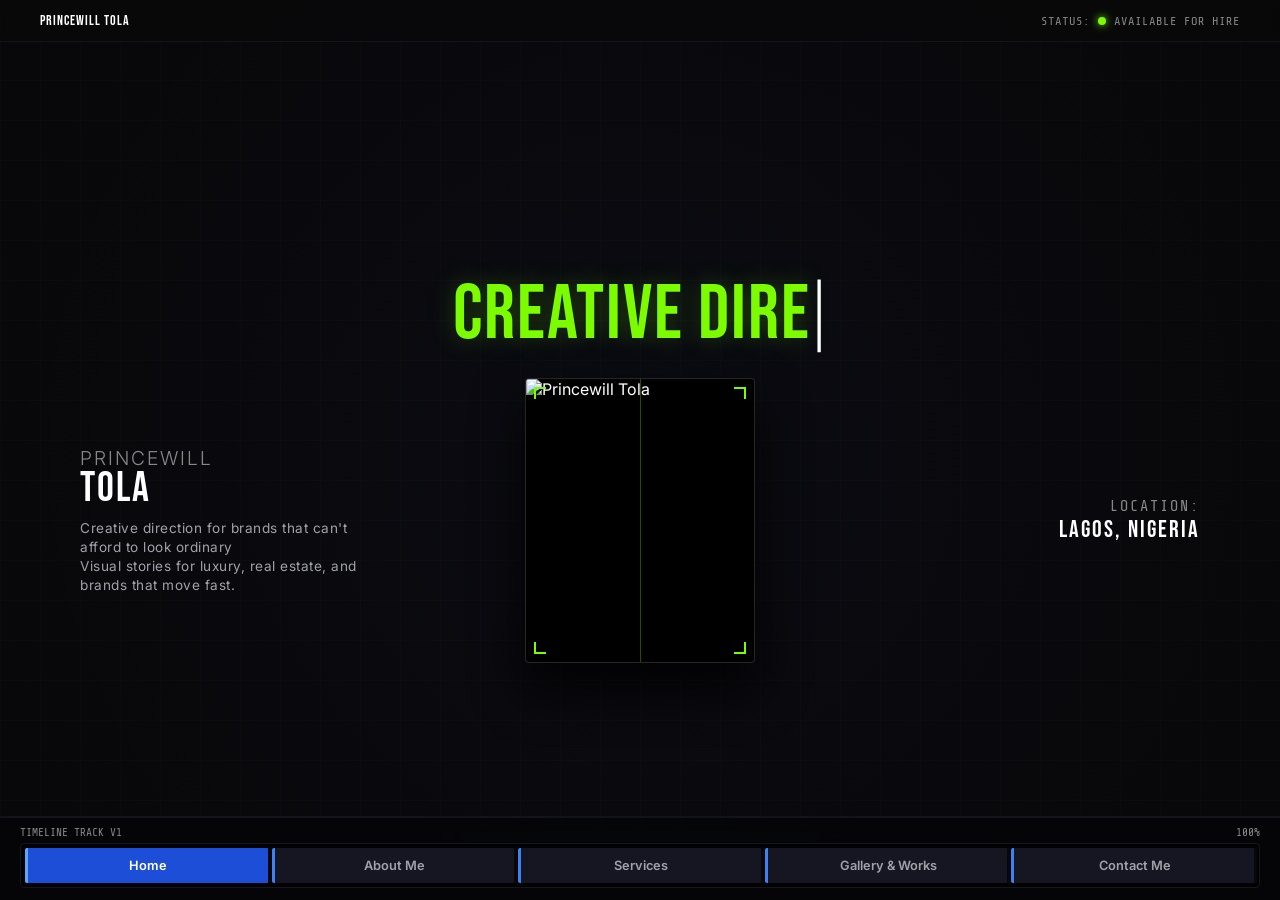
==== index.html @ 4fd553fd "Add files via upload" ====
<!DOCTYPE html>
<html lang="en">
<head>
    <meta charset="UTF-8">
    <meta name="viewport" content="width=device-width, initial-scale=1.0, maximum-scale=1.0, user-scalable=no">
    <title>Princewill Tola | Creative Director, Videographer/Photographer</title>
    <link rel="icon" type="image/png" href="favicon.png">
    <!-- Google Fonts -->
    <link href="https://fonts.googleapis.com/css2?family=Bebas+Neue&family=Inter:wght@300;400;600&family=Share+Tech+Mono&display=swap" rel="stylesheet">
    <link rel="stylesheet" href="style.css">
</head>
<body>

    <!-- Background Fading Video Element -->
    <div class="video-bg-container">
        <video autoplay muted loop playsinline class="bg-video">
            <!-- Make sure your video file is named background.mp4 or change it here -->
            <source src="background.mp4" type="video/mp4">
        </video>
        <div class="video-overlay"></div>
    </div>

    <!-- Top Utility Bar -->
    <header class="top-bar">
        <div class="brand">PRINCEWILL TOLA</div>
        <div class="status-indicator">STATUS: <span class="live-dot"></span> AVAILABLE FOR HIRE</div>
    </header>

    <!-- Main Content Area -->
    <main class="workspace">
        
        <!-- Top Area: The H1 Big Headline (Retype Text) -->
        <div class="headline-container">
            <span id="typed-text" class="typed-header"></span><span class="cursor">|</span>
        </div>

        <!-- Middle Area: Perfectly Centered Proportional Layout -->
        <section class="middle-row">
            
            <!-- Left: Name in Horizontal Form (Two Lines) + Small Intro Text -->
            <div class="side-label left-label">
                <span class="line-1">Princewill</span>
                <span class="line-2">Tola</span>
                <div class="intro-text">
                    Creative direction for brands that can't afford to look ordinary<br>Visual stories for luxury, real estate, and brands that move fast.
                </div>
            </div>
            
            <!-- Center Canvas: The Profile Picture -->
            <div class="canvas-section">
                <div class="canvas-frame">
                    <div class="corner tl"></div><div class="corner tr"></div>
                    <div class="corner bl"></div><div class="corner br"></div>
                    <div class="playhead-line"></div>
                    <div class="canvas-image-wrapper">
                        <!-- Replace 'profile.jpg' with your actual image file name -->
                        <img src="profile.jpg" alt="Princewill Tola" class="portfolio-img">
                    </div>
                </div>
            </div>

            <!-- Right: Location in Horizontal Form (Two Lines) -->
            <div class="side-label right-label">
                <span class="line-1">Location:</span>
                <span class="line-2">Lagos, Nigeria</span>
            </div>
        </section>

    </main>

    <!-- CapCut-Style Timeline Navbar Fixed at the Bottom -->
    <nav class="timeline-nav">
        <div class="timeline-header">
            <span>TIMELINE TRACK V1</span>
            <span class="zoom-level">100%</span>
        </div>
        <div class="timeline-tracks">
            <a href="#home" class="clip active">
                <span class="clip-label">Home</span>
                <span class="cut-marker"></span>
            </a>
            <a href="about.html" class="clip">
                <span class="clip-label">About Me</span>
                <span class="cut-marker"></span>
            </a>
            <a href="#projects" class="clip">
                <span class="clip-label">Services</span>
                <span class="cut-marker"></span>
            </a>
            <a href="#gallery" class="clip">
                <span class="clip-label">Gallery & Works</span>
                <span class="cut-marker"></span>
            </a>
            <a href="contact.html" class="clip">
                <span class="clip-label">Contact Me</span>
                <span class="cut-marker"></span>
            </a>
        </div>
    </nav>

    <!-- JavaScript File -->
    <script src="script.js"></script>
</body>
</html>
---- style.css ----
/* CSS Variables & Reset */
:root {
    --bg-deep-black: #08080a;
    --accent-green: #7cfc00; 
    --text-main: #ffffff;
    --text-muted: #888888;
    --font-header: 'Bebas Neue', sans-serif;
    --font-body: 'Inter', sans-serif;
    --font-mono: 'Share Tech Mono', monospace;
}

* { margin: 0; padding: 0; box-sizing: border-box; }

body {
    background-color: var(--bg-deep-black);
    color: var(--text-main);
    font-family: var(--font-body);
    height: 100vh;
    overflow: hidden;
    display: flex;
    flex-direction: column;
    justify-content: space-between;
    position: relative;
}

/* Background Fading Video Styles */
.video-bg-container {
    position: absolute;
    top: 0;
    left: 0;
    width: 100%;
    height: 100%;
    z-index: 0;
    overflow: hidden;
    pointer-events: none;
}

.bg-video {
    width: 100%;
    height: 100%;
    object-fit: cover;
    filter: brightness(0.4) contrast(1.1); /* Dims video so text pops */
}

/* Dark transparent overlay to fade video safely into background */
.video-overlay {
    position: absolute;
    top: 0;
    left: 0;
    width: 100%;
    height: 100%;
    background: radial-gradient(circle at center, rgba(12, 13, 22, 0.7) 0%, rgba(8, 8, 10, 0.92) 85%);
}

/* Subtle background grid pattern on top of video */
body::before {
    content: "";
    position: absolute;
    top: 0; left: 0; width: 100%; height: 100%;
    background-image: 
        linear-gradient(rgba(255, 255, 255, 0.012) 1px, transparent 1px),
        linear-gradient(90deg, rgba(255, 255, 255, 0.012) 1px, transparent 1px);
    background-size: 40px 40px;
    z-index: 1;
    pointer-events: none;
}

/* Top Bar */
.top-bar {
    position: relative;
    z-index: 10;
    display: flex;
    justify-content: space-between;
    align-items: center;
    padding: 12px 40px;
    font-size: 0.9rem;
    text-transform: uppercase;
    letter-spacing: 1px;
    font-family: var(--font-header);
    background: rgba(8, 8, 10, 0.75);
    backdrop-filter: blur(5px);
    border-bottom: 1px solid rgba(255, 255, 255, 0.05);
}

/* Main Workspace - Perfectly Centered Proportions */
.workspace {
    position: relative;
    z-index: 5;
    flex: 1;
    display: flex;
    flex-direction: column;
    justify-content: center;
    align-items: center;
    padding: 0 40px;
    max-width: 1200px;
    margin: 0 auto;
    width: 100%;
}

/* Top Area: Typing Headline */
.headline-container {
    text-align: center;
    margin-bottom: 25px;
    width: 100%;
}

.typed-header {
    font-family: var(--font-header);
    font-size: 4.8rem;
    color: var(--accent-green);
    text-transform: uppercase;
    letter-spacing: 2px;
    line-height: 0.9;
    text-shadow: 0 0 25px rgba(124, 252, 0, 0.25);
}

.cursor {
    font-weight: 300;
    font-size: 3.8rem;
    animation: blink 1s infinite;
    color: var(--text-main);
}

/* Middle Row Layout with equal tracking columns for true balance */
.middle-row {
    display: grid;
    grid-template-columns: 1fr auto 1fr;
    align-items: center;
    width: 100%;
    gap: 40px;
}

/* Side Labels */
.side-label {
    display: flex;
    flex-direction: column;
    letter-spacing: 2px;
    text-transform: uppercase;
}

.left-label { align-items: flex-start; text-align: left; }
.left-label .line-1 {
    font-size: 1.2rem;
    color: var(--text-muted);
    font-family: var(--font-body);
    font-weight: 300;
}
.left-label .line-2 {
    font-size: 2.6rem;
    color: var(--text-main);
    line-height: 0.9;
    font-family: var(--font-header);
}

/* Two-line introductory text style */
.intro-text {
    margin-top: 12px;
    font-family: var(--font-body);
    font-size: 0.85rem;
    color: #a1a1aa;
    line-height: 1.4;
    text-transform: none;
    letter-spacing: 0.5px;
    max-width: 300px;
}

.right-label {
    align-items: flex-end;
    text-align: right;
    font-family: var(--font-header);
}
.right-label .line-1 {
    font-size: 0.95rem;
    color: var(--text-muted);
    font-family: var(--font-mono);
}
.right-label .line-2 {
    font-size: 1.5rem;
    color: var(--text-main);
}

/* Canvas Section (Centered strictly) */
.canvas-section {
    display: flex;
    justify-content: center;
    align-items: center;
}

.canvas-frame {
    position: relative;
    width: 230px;
    height: 285px;
    background: #000;
    border-radius: 4px;
    border: 1px solid rgba(255, 255, 255, 0.15);
    box-shadow: 0 25px 50px rgba(0, 0, 0, 0.85);
    overflow: hidden;
}

/* Viewfinder Corners */
.corner {
    position: absolute;
    width: 12px; height: 12px;
    border-color: var(--accent-green);
    border-style: solid;
    z-index: 2;
}
.tl { top: 8px; left: 8px; border-width: 2px 0 0 2px; }
.tr { top: 8px; right: 8px; border-width: 2px 2px 0 0; }
.bl { bottom: 8px; left: 8px; border-width: 0 0 2px 2px; }
.br { bottom: 8px; right: 8px; border-width: 0 2px 2px 0; }

.playhead-line {
    position: absolute; top: 0; left: 50%;
    width: 1px; height: 100%;
    background: rgba(124, 252, 0, 0.3);
    z-index: 1;
}

.canvas-image-wrapper { width: 100%; height: 100%; }
.portfolio-img {
    width: 100%; height: 100%;
    object-fit: cover;
    filter: contrast(1.05) saturate(1.1);
}

/* CapCut Timeline Navbar strictly anchored at the Bottom */
.timeline-nav {
    position: absolute;
    bottom: 0;
    left: 0;
    width: 100%;
    z-index: 10;
    background: rgba(6, 6, 8, 0.9);
    backdrop-filter: blur(8px);
    border-top: 2px solid #13131c;
    padding: 8px 20px 12px 20px;
}

.timeline-header {
    display: flex;
    justify-content: space-between;
    font-family: var(--font-mono);
    font-size: 0.7rem;
    color: var(--text-muted);
    margin-bottom: 4px;
}

.timeline-tracks {
    display: flex;
    gap: 3px;
    background: #020203;
    padding: 4px;
    border-radius: 4px;
    border: 1px solid #161622;
}

.clip {
    position: relative;
    flex: 1;
    background: #161622;
    padding: 10px 6px;
    text-align: center;
    text-decoration: none;
    color: #a1a1aa;
    font-weight: 600;
    font-size: 0.8rem;
    border-radius: 2px;
    transition: all 0.2s ease;
    border-left: 3px solid #3b82f6;
}

.cut-marker {
    position: absolute;
    right: -2px;
    top: 0;
    width: 3px;
    height: 100%;
    background: var(--bg-deep-black);
}

.clip:hover {
    background: #232336;
    color: var(--text-main);
    transform: translateY(-2px);
    border-left-color: var(--accent-green);
}

.clip.active {
    background: #1d4ed8;
    color: var(--text-main);
    border-left-color: #60a5fa;
}

@keyframes blink { 50% { opacity: 0; } }

/* =========================================
   RESPONSIVE DESIGN (Mobile & Tablets)
   ========================================= */

@media (max-width: 900px) {
    body {
        overflow-y: auto;
        height: auto;
        min-height: 100vh;
    }
    
    .workspace { 
        padding: 20px 15px 90px 15px; 
    }
    
    .typed-header { 
        font-size: 2.5rem; 
    }
    
    .cursor { 
        font-size: 2rem; 
    }
    
    .middle-row {
        display: flex;
        flex-direction: column;
        gap: 20px;
        align-items: center;
    }
    
    .side-label {
        align-items: center !important;
        text-align: center !important;
    }
    
    .left-label .line-1 { font-size: 1.1rem; }
    .left-label .line-2 { font-size: 1.8rem; }
    .intro-text { text-align: center; font-size: 0.8rem; max-width: 100%; }
    
    .right-label .line-1 { font-size: 0.85rem; }
    .right-label .line-2 { font-size: 1.2rem; }
    
    /* ENLARGED PICTURE FRAME FOR SMALL DEVICES */
    .canvas-frame {
        width: 240px;
        height: 300px;
        margin: 5px auto;
    }
    
    .timeline-nav {
        position: fixed;
        bottom: 0;
        left: 0;
    }
    
    .clip {
        font-size: 0.65rem;
        padding: 8px 3px;
    }
}
.status-indicator {
    display: flex;
    align-items: center;
    gap: 8px;
    font-size: 0.75rem;
    font-family: var(--font-mono);
    color: var(--text-muted);
}

.live-dot {
    width: 8px; height: 8px;
    background-color: var(--accent-green);
    border-radius: 50%;
    box-shadow: 0 0 8px var(--accent-green);
    animation: pulse 2s infinite;
}
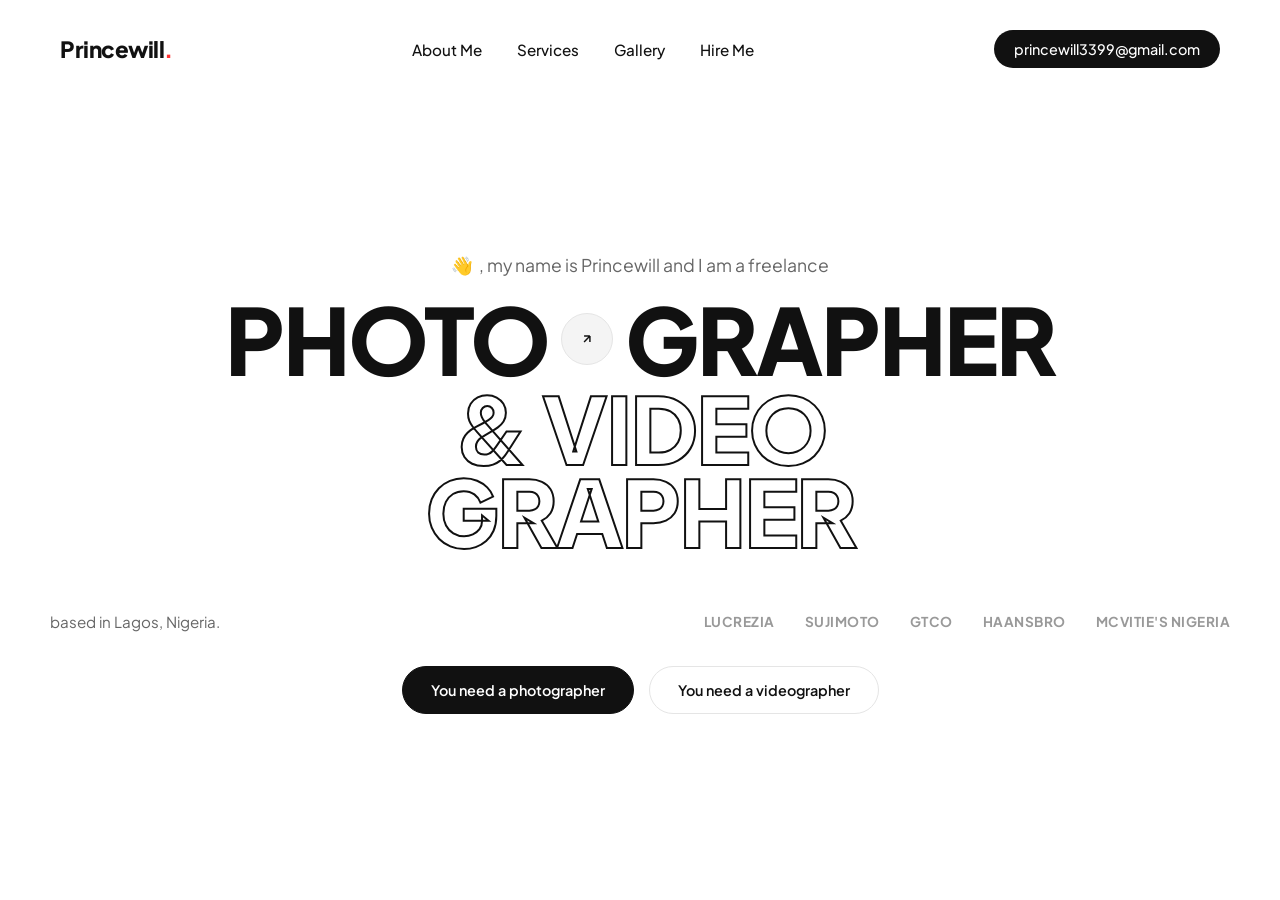
==== commit f09a6bd0: "Add files via upload" ====
--- a/index.html
+++ b/index.html
@@ -3,102 +3,109 @@
 <head>
     <meta charset="UTF-8">
     <meta name="viewport" content="width=device-width, initial-scale=1.0, maximum-scale=1.0, user-scalable=no">
-    <title>Princewill Tola | Creative Director, Videographer/Photographer</title>
+    <title>Princewill Tola | Photographer & Videographer</title>
     <link rel="icon" type="image/png" href="favicon.png">
     <!-- Google Fonts -->
-    <link href="https://fonts.googleapis.com/css2?family=Bebas+Neue&family=Inter:wght@300;400;600&family=Share+Tech+Mono&display=swap" rel="stylesheet">
-    <link rel="stylesheet" href="style.css">
+    <link href="https://fonts.googleapis.com/css2?family=Plus+Jakarta+Sans:wght@300;400;500;700;800&display=swap" rel="stylesheet">
+    <link rel="stylesheet" href="index.style.css">
 </head>
 <body>
 
-    <!-- Background Fading Video Element -->
-    <div class="video-bg-container">
-        <video autoplay muted loop playsinline class="bg-video">
-            <!-- Make sure your video file is named background.mp4 or change it here -->
-            <source src="background.mp4" type="video/mp4">
-        </video>
-        <div class="video-overlay"></div>
+    <!-- Minimalist Top Bar -->
+    <header class="top-bar">
+        <a href="index.html" class="brand">Princewill<span class="dot">.</span></a>
+        
+        <!-- Desktop Nav Links -->
+        <nav class="nav-links">
+            <a href="about.html">About Me</a>
+            <a href="services.html">Services</a>
+            <a href="gallery.html">Gallery</a>
+            <a href="contact.html">Hire Me</a>
+        </nav>
+
+        <div class="top-actions">
+            <a href="contact.html" class="cta-badge desktop-only">princewill3399@gmail.com</a>
+            
+            <!-- Mobile Menu Toggle Button -->
+            <button class="menu-toggle" id="menuToggle" aria-label="Toggle Navigation Menu">
+                <span class="bar"></span>
+                <span class="bar"></span>
+            </button>
+        </div>
+    </header>
+
+    <!-- Mobile Navigation Overlay Drawer -->
+    <div class="mobile-nav-overlay" id="mobileNav">
+        <div class="mobile-nav-content">
+            <a href="index.html" class="mobile-link">Home</a>
+            <a href="about.html" class="mobile-link">About Me</a>
+            <a href="services.html" class="mobile-link">Services</a>
+            <a href="gallery.html" class="mobile-link">Gallery</a>
+            <a href="contact.html" class="mobile-link highlight">Hire Me</a>
+            <div class="mobile-footer-info">
+                <span>based in Lagos, Nigeria</span>
+                <a href="mailto:princewill3399@gmail.com">princewill3399@gmail.com</a>
+            </div>
+        </div>
     </div>
 
-    <!-- Top Utility Bar -->
-    <header class="top-bar">
-        <div class="brand">PRINCEWILL TOLA</div>
-        <div class="status-indicator">STATUS: <span class="live-dot"></span> AVAILABLE FOR HIRE</div>
-    </header>
+    <!-- Main Hero Workspace -->
+    <main class="hero-workspace">
+        <div class="hero-container">
+            
+            <!-- Introduction Subtitle -->
+            <div class="hero-intro">
+                <span class="wave-emoji">👋</span>, my name is Princewill and I am a freelance
+            </div>
 
-    <!-- Main Content Area -->
-    <main class="workspace">
-        
-        <!-- Top Area: The H1 Big Headline (Retype Text) -->
-        <div class="headline-container">
-            <span id="typed-text" class="typed-header"></span><span class="cursor">|</span>
-        </div>
-
-        <!-- Middle Area: Perfectly Centered Proportional Layout -->
-        <section class="middle-row">
-            
-            <!-- Left: Name in Horizontal Form (Two Lines) + Small Intro Text -->
-            <div class="side-label left-label">
-                <span class="line-1">Princewill</span>
-                <span class="line-2">Tola</span>
-                <div class="intro-text">
-                    Creative direction for brands that can't afford to look ordinary<br>Visual stories for luxury, real estate, and brands that move fast.
-                </div>
-            </div>
-            
-            <!-- Center Canvas: The Profile Picture -->
-            <div class="canvas-section">
-                <div class="canvas-frame">
-                    <div class="corner tl"></div><div class="corner tr"></div>
-                    <div class="corner bl"></div><div class="corner br"></div>
-                    <div class="playhead-line"></div>
-                    <div class="canvas-image-wrapper">
-                        <!-- Replace 'profile.jpg' with your actual image file name -->
-                        <img src="profile.jpg" alt="Princewill Tola" class="portfolio-img">
-                    </div>
+            <!-- Giant Split Typography Header with Portrait & Interactive Element -->
+            <div class="hero-typography-wrapper">
+                <h1 class="hero-title">
+                    <span class="solid-text">
+                        Photo
+                        <!-- Interactive Circular Arrow pointing to Gallery / Reels -->
+                        <span class="inline-badge" onclick="window.location.href='gallery.html'" title="View Reels & Gallery">
+                            <svg width="14" height="14" viewBox="0 0 24 24" fill="none" stroke="currentColor" stroke-width="2.5"><path d="M7 17L17 7M17 7H7M17 7V17"/></svg>
+                        </span>
+                        grapher
+                    </span>
+                    <!-- Stacked Videographer Text: Video up, grapher down -->
+                    <span class="outline-text">
+                        <span class="video-line">&amp; Video</span>
+                        <span class="grapher-line">grapher</span>
+                    </span>
+                </h1>
+                
+                <!-- Central Portrait Graphic Layer -->
+                <div class="portrait-container">
+                    <img src="portrait.jpg" alt="Princewill Tola Portrait" class="hero-portrait" onerror="this.style.display='none'">
                 </div>
             </div>
 
-            <!-- Right: Location in Horizontal Form (Two Lines) -->
-            <div class="side-label right-label">
-                <span class="line-1">Location:</span>
-                <span class="line-2">Lagos, Nigeria</span>
+            <!-- Bottom Row: Location & Client Logos -->
+            <div class="hero-footer-row">
+                <div class="location-text">
+                    based in Lagos, Nigeria.
+                </div>
+                <div class="client-logos">
+                    <span class="client-logo">Lucrezia</span>
+                    <span class="client-logo">Sujimoto</span>
+                    <span class="client-logo">GTCO</span>
+                    <span class="client-logo">Haansbro</span>
+                    <span class="client-logo">McVitie's Nigeria</span>
+                </div>
             </div>
-        </section>
 
+            <!-- Dual Choice CTA Buttons at the bottom -->
+            <div class="hero-cta-buttons">
+                <a href="contact.html?service=photography" class="choice-btn solid">You need a photographer</a>
+                <a href="contact.html?service=videography" class="choice-btn outlined">You need a videographer</a>
+            </div>
+
+        </div>
     </main>
 
-    <!-- CapCut-Style Timeline Navbar Fixed at the Bottom -->
-    <nav class="timeline-nav">
-        <div class="timeline-header">
-            <span>TIMELINE TRACK V1</span>
-            <span class="zoom-level">100%</span>
-        </div>
-        <div class="timeline-tracks">
-            <a href="#home" class="clip active">
-                <span class="clip-label">Home</span>
-                <span class="cut-marker"></span>
-            </a>
-            <a href="about.html" class="clip">
-                <span class="clip-label">About Me</span>
-                <span class="cut-marker"></span>
-            </a>
-            <a href="#projects" class="clip">
-                <span class="clip-label">Services</span>
-                <span class="cut-marker"></span>
-            </a>
-            <a href="#gallery" class="clip">
-                <span class="clip-label">Gallery & Works</span>
-                <span class="cut-marker"></span>
-            </a>
-            <a href="contact.html" class="clip">
-                <span class="clip-label">Contact Me</span>
-                <span class="cut-marker"></span>
-            </a>
-        </div>
-    </nav>
-
-    <!-- JavaScript File -->
-    <script src="script.js"></script>
+    <!-- JavaScript File for Toggle Menu -->
+    <script src="index.script.js"></script>
 </body>
 </html>
--- a/index.style.css
+++ b/index.style.css
@@ -0,0 +1,508 @@
+/* Minimalist Clean Theme Variables & Reset */
+:root {
+    --bg-color: #ffffff;
+    --text-main: #111111;
+    --text-muted: #666666;
+    --border-color: #e5e5e5;
+    --font-main: 'Plus Jakarta Sans', sans-serif;
+}
+
+* { margin: 0; padding: 0; box-sizing: border-box; }
+
+body {
+    background-color: var(--bg-color);
+    color: var(--text-main);
+    font-family: var(--font-main);
+    min-height: 100vh;
+    display: flex;
+    flex-direction: column;
+    justify-content: space-between;
+    overflow-x: hidden;
+}
+
+/* Top Navigation Bar */
+.top-bar {
+    display: flex;
+    justify-content: space-between;
+    align-items: center;
+    padding: 30px 60px;
+    width: 100%;
+    z-index: 100;
+}
+
+.brand {
+    font-weight: 800;
+    font-size: 1.4rem;
+    letter-spacing: -0.5px;
+    color: var(--text-main);
+    text-decoration: none;
+}
+
+.brand .dot {
+    color: #ff3333;
+}
+
+.nav-links {
+    display: flex;
+    gap: 35px;
+}
+
+.nav-links a {
+    text-decoration: none;
+    color: var(--text-main);
+    font-weight: 500;
+    font-size: 0.95rem;
+    transition: opacity 0.2s;
+}
+
+.nav-links a:hover {
+    opacity: 0.6;
+}
+
+.top-actions {
+    display: flex;
+    align-items: center;
+    gap: 25px;
+}
+
+.lang-switch {
+    font-size: 0.9rem;
+    font-weight: 600;
+}
+
+.lang-switch .lang.active {
+    border-bottom: 2px solid var(--text-main);
+    padding-bottom: 2px;
+}
+
+.cta-badge {
+    text-decoration: none;
+    background-color: var(--text-main);
+    color: #ffffff;
+    padding: 10px 20px;
+    border-radius: 30px;
+    font-size: 0.9rem;
+    font-weight: 500;
+    transition: background-color 0.2s;
+}
+
+.cta-badge:hover {
+    background-color: #333333;
+}
+
+/* Mobile Menu Button (Hidden on Desktop) */
+.menu-toggle {
+    display: none;
+    flex-direction: column;
+    justify-content: space-between;
+    width: 28px;
+    height: 20px;
+    background: transparent;
+    border: none;
+    cursor: pointer;
+    z-index: 101;
+}
+
+.menu-toggle .bar {
+    display: block;
+    width: 100%;
+    height: 2px;
+    background-color: var(--text-main);
+    transition: transform 0.3s ease, opacity 0.3s ease;
+}
+
+.menu-toggle.active .bar:nth-child(1) {
+    transform: translateY(9px) rotate(45deg);
+}
+
+.menu-toggle.active .bar:nth-child(2) {
+    transform: translateY(-9px) rotate(-45deg);
+}
+
+/* Mobile Nav Overlay Drawer */
+.mobile-nav-overlay {
+    position: fixed;
+    top: 0;
+    right: -100%;
+    width: 100%;
+    height: 100vh;
+    background-color: var(--bg-color);
+    z-index: 99;
+    display: flex;
+    flex-direction: column;
+    justify-content: center;
+    align-items: center;
+    transition: right 0.4s cubic-bezier(0.77, 0, 0.175, 1);
+}
+
+.mobile-nav-overlay.open {
+    right: 0;
+}
+
+.mobile-nav-content {
+    display: flex;
+    flex-direction: column;
+    align-items: center;
+    gap: 25px;
+    text-align: center;
+    padding: 20px;
+}
+
+.mobile-link {
+    font-size: 1.8rem;
+    font-weight: 700;
+    text-decoration: none;
+    color: var(--text-main);
+    text-transform: uppercase;
+    letter-spacing: -0.5px;
+    transition: opacity 0.2s;
+}
+
+.mobile-link:hover {
+    opacity: 0.5;
+}
+
+.mobile-link.highlight {
+    color: #ff3333;
+}
+
+.mobile-footer-info {
+    margin-top: 40px;
+    display: flex;
+    flex-direction: column;
+    gap: 8px;
+    font-size: 0.9rem;
+    color: var(--text-muted);
+}
+
+.mobile-footer-info a {
+    color: var(--text-main);
+    text-decoration: none;
+    font-weight: 600;
+}
+
+/* Hero Workspace */
+.hero-workspace {
+    flex: 1;
+    display: flex;
+    align-items: center;
+    justify-content: center;
+    padding: 10px 40px 40px 40px;
+    width: 100%;
+}
+
+.hero-container {
+    max-width: 1200px;
+    width: 100%;
+    display: flex;
+    flex-direction: column;
+    align-items: center;
+    text-align: center;
+    position: relative;
+}
+
+.hero-intro {
+    font-size: 1.1rem;
+    color: var(--text-muted);
+    font-weight: 400;
+    margin-bottom: 15px;
+    display: flex;
+    align-items: center;
+    justify-content: center;
+    gap: 6px;
+    width: 100%;
+    text-align: center;
+}
+
+.wave-emoji {
+    display: inline-block;
+    animation: wave 1.8s infinite;
+    transform-origin: 70% 70%;
+}
+
+@keyframes wave {
+    0% { transform: rotate(0deg); }
+    10% { transform: rotate(14deg); }
+    20% { transform: rotate(-8deg); }
+    30% { transform: rotate(14deg); }
+    40% { transform: rotate(-4deg); }
+    50% { transform: rotate(10deg); }
+    60% { transform: rotate(0deg); }
+    100% { transform: rotate(0deg); }
+}
+
+/* Typography & Portrait Layer Layout */
+.hero-typography-wrapper {
+    position: relative;
+    width: 100%;
+    margin: 5px 0 25px 0;
+}
+
+.hero-title {
+    font-weight: 800;
+    font-size: 7.2vw;
+    line-height: 0.92;
+    letter-spacing: -2px;
+    text-transform: uppercase;
+    display: flex;
+    flex-direction: column;
+    align-items: center;
+    position: relative;
+    z-index: 2;
+    user-select: none;
+}
+
+.solid-text {
+    color: var(--text-main);
+    display: flex;
+    align-items: center;
+    justify-content: center;
+    gap: 12px;
+}
+
+/* Inline circular badge/arrow inside typography linking to gallery */
+.inline-badge {
+    display: inline-flex;
+    align-items: center;
+    justify-content: center;
+    width: 52px;
+    height: 52px;
+    background: #f4f4f4;
+    border: 1px solid var(--border-color);
+    border-radius: 50%;
+    cursor: pointer;
+    transition: transform 0.25s ease, background-color 0.25s ease, border-color 0.25s ease;
+    vertical-align: middle;
+}
+
+.inline-badge:hover {
+    transform: scale(1.1) rotate(45deg);
+    background: var(--text-main);
+    color: #ffffff;
+    border-color: var(--text-main);
+}
+
+.inline-badge:hover svg {
+    stroke: #ffffff;
+}
+
+.outline-text {
+    color: transparent;
+    -webkit-text-stroke: 2px var(--text-main);
+    margin-top: 5px;
+    display: flex;
+    flex-direction: column;
+    align-items: center;
+    line-height: 0.9;
+}
+
+.video-line, .grapher-line {
+    display: block;
+}
+
+/* Central Portrait Graphic Layer */
+.portrait-container {
+    position: absolute;
+    top: 50%;
+    left: 50%;
+    transform: translate(-50%, -50%);
+    width: 230px;
+    height: 290px;
+    z-index: 1;
+    pointer-events: none;
+    border-radius: 12px;
+    overflow: hidden;
+    opacity: 0.95;
+}
+
+.hero-portrait {
+    width: 100%;
+    height: 100%;
+    object-fit: cover;
+    filter: grayscale(100%);
+}
+
+/* Footer Info Row (Location & Logos) */
+.hero-footer-row {
+    width: 100%;
+    display: flex;
+    justify-content: space-between;
+    align-items: center;
+    margin-top: 35px;
+    padding: 0 10px;
+}
+
+.location-text {
+    font-size: 0.95rem;
+    color: var(--text-muted);
+    font-weight: 400;
+}
+
+.client-logos {
+    display: flex;
+    gap: 30px;
+    align-items: center;
+}
+
+.client-logo {
+    font-size: 0.85rem;
+    font-weight: 700;
+    color: #999999;
+    letter-spacing: 0.5px;
+    text-transform: uppercase;
+}
+
+/* Choice CTA Buttons at the bottom */
+.hero-cta-buttons {
+    display: flex;
+    gap: 15px;
+    margin-top: 35px;
+}
+
+.choice-btn {
+    text-decoration: none;
+    padding: 14px 28px;
+    border-radius: 30px;
+    font-size: 0.9rem;
+    font-weight: 600;
+    transition: all 0.2s ease;
+}
+
+.choice-btn.solid {
+    background-color: var(--text-main);
+    color: #ffffff;
+    border: 1px solid var(--text-main);
+}
+
+.choice-btn.solid:hover {
+    background-color: #333333;
+}
+
+.choice-btn.outlined {
+    background-color: transparent;
+    color: var(--text-main);
+    border: 1px solid var(--border-color);
+}
+
+.choice-btn.outlined:hover {
+    border-color: var(--text-main);
+}
+
+/* =========================================
+   RESPONSIVE DESIGN (Mobile & Tablets)
+   ========================================= */
+
+@media (max-width: 1024px) {
+    .top-bar {
+        padding: 25px 30px;
+    }
+    .client-logos {
+        gap: 15px;
+    }
+}
+
+@media (max-width: 768px) {
+    .top-bar {
+        padding: 20px;
+    }
+
+    /* Hide standard desktop items, show hamburger button */
+    .nav-links, .top-actions .desktop-only {
+        display: none; 
+    }
+
+    .menu-toggle {
+        display: flex;
+    }
+
+    .hero-workspace {
+        padding: 10px 20px 30px 20px;
+    }
+
+    .hero-intro {
+        font-size: 0.95rem;
+        text-align: center;
+        width: 100%;
+        justify-content: center;
+    }
+
+    .hero-typography-wrapper {
+        width: 100%;
+        overflow: hidden;
+        padding: 0 5px;
+    }
+
+    .hero-title {
+        font-size: 11.5vw;
+        letter-spacing: -1px;
+    }
+
+    .solid-text {
+        flex-wrap: wrap;
+        justify-content: center;
+        gap: 6px;
+    }
+
+    .inline-badge {
+        width: 38px;
+        height: 38px;
+    }
+
+    .inline-badge svg {
+        width: 11px;
+        height: 11px;
+    }
+
+    .outline-text {
+        display: flex;
+        flex-direction: column;
+        align-items: center;
+        max-width: 100%;
+        line-height: 0.9;
+        -webkit-text-stroke: 1.5px var(--text-main);
+    }
+
+    .portrait-container {
+        width: 125px;
+        height: 160px;
+    }
+
+    .hero-footer-row {
+        flex-direction: column;
+        gap: 18px;
+        align-items: center;
+        text-align: center;
+        margin-top: 25px;
+    }
+
+    .client-logos {
+        flex-wrap: wrap;
+        justify-content: center;
+        gap: 12px;
+    }
+
+    .client-logo {
+        font-size: 0.75rem;
+    }
+
+    .hero-cta-buttons {
+        flex-direction: column;
+        width: 100%;
+        max-width: 100%;
+        gap: 12px;
+        margin-top: 25px;
+    }
+
+    .choice-btn {
+        width: 100%;
+        text-align: center;
+        padding: 12px 20px;
+        font-size: 0.85rem;
+    }
+}
+
+@media (max-width: 420px) {
+    .hero-title {
+        font-size: 11vw;
+    }
+}
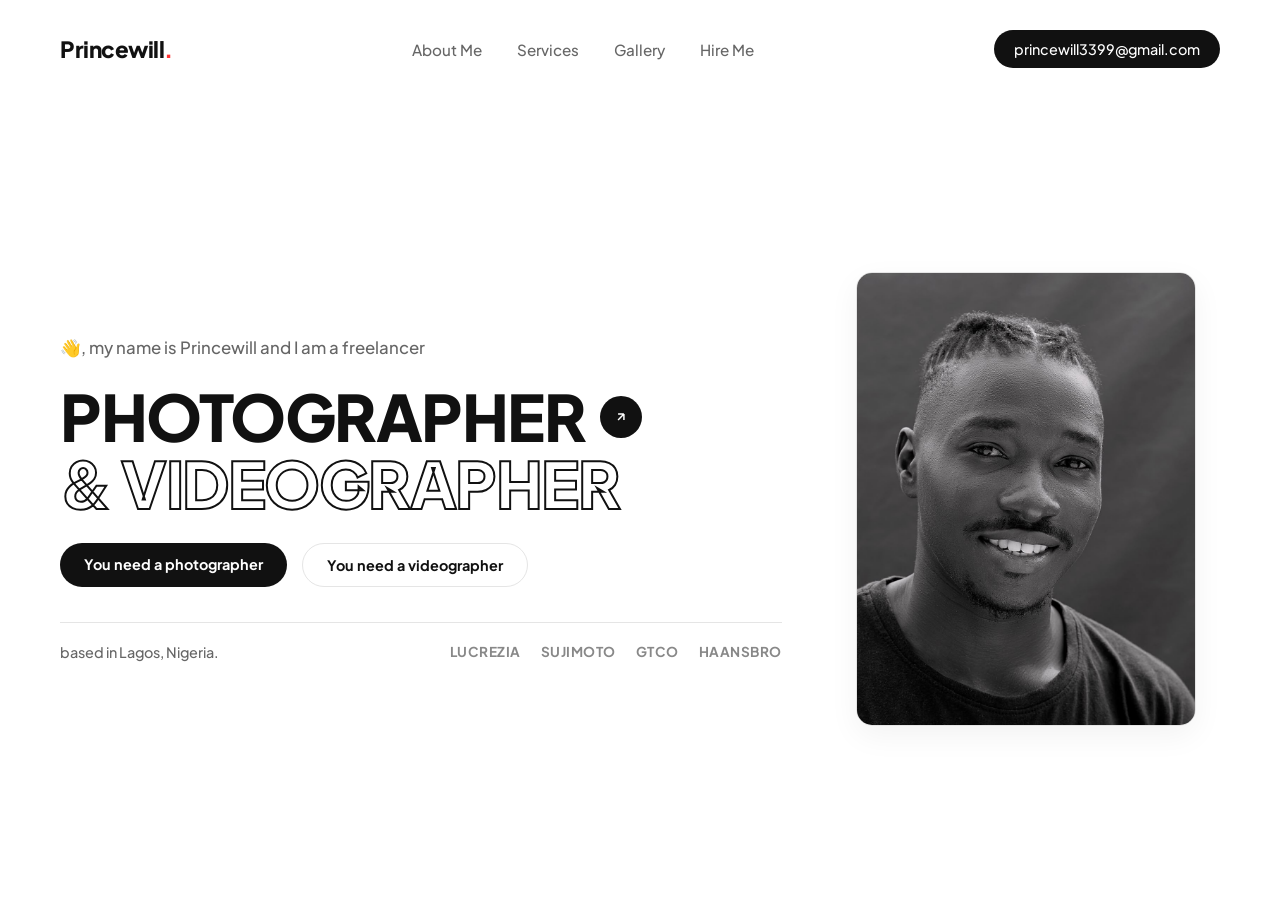
==== commit 53283724: "Add files via upload" ====
--- a/index.html
+++ b/index.html
@@ -4,7 +4,7 @@
     <meta charset="UTF-8">
     <meta name="viewport" content="width=device-width, initial-scale=1.0, maximum-scale=1.0, user-scalable=no">
     <title>Princewill Tola | Photographer & Videographer</title>
-    <link rel="icon" type="image/png" href="favicon.png">
+    <link rel="icon" type="image/png" href="portrait.jpeg">
     <!-- Google Fonts -->
     <link href="https://fonts.googleapis.com/css2?family=Plus+Jakarta+Sans:wght@300;400;500;700;800&display=swap" rel="stylesheet">
     <link rel="stylesheet" href="index.style.css">
@@ -49,57 +49,54 @@
         </div>
     </div>
 
-    <!-- Main Hero Workspace -->
+    <!-- Main Hero Workspace (Two-Column Layout) -->
     <main class="hero-workspace">
         <div class="hero-container">
             
-            <!-- Introduction Subtitle -->
-            <div class="hero-intro">
-                <span class="wave-emoji">👋</span>, my name is Princewill and I am a freelance
-            </div>
+            <!-- Left Column: Content & Typography -->
+            <div class="hero-left-col">
+                <div class="hero-intro">
+                    <span class="wave-emoji">👋</span>, my name is Princewill and I am a freelancer
+                </div>
 
-            <!-- Giant Split Typography Header with Portrait & Interactive Element -->
-            <div class="hero-typography-wrapper">
-                <h1 class="hero-title">
-                    <span class="solid-text">
-                        Photo
-                        <!-- Interactive Circular Arrow pointing to Gallery / Reels -->
-                        <span class="inline-badge" onclick="window.location.href='gallery.html'" title="View Reels & Gallery">
-                            <svg width="14" height="14" viewBox="0 0 24 24" fill="none" stroke="currentColor" stroke-width="2.5"><path d="M7 17L17 7M17 7H7M17 7V17"/></svg>
+                <div class="hero-typography-wrapper">
+                    <h1 class="hero-title">
+                        <span class="solid-text">
+                            Photographer
+                            <!-- Interactive Circular Arrow pointing to Gallery / Reels -->
+                            <span class="inline-badge" onclick="window.location.href='gallery.html'" title="View Reels & Gallery">
+                                <svg width="14" height="14" viewBox="0 0 24 24" fill="none" stroke="currentColor" stroke-width="2.5"><path d="M7 17L17 7M17 7H7M17 7V17"/></svg>
+                            </span>
                         </span>
-                        grapher
-                    </span>
-                    <!-- Stacked Videographer Text: Video up, grapher down -->
-                    <span class="outline-text">
-                        <span class="video-line">&amp; Video</span>
-                        <span class="grapher-line">grapher</span>
-                    </span>
-                </h1>
-                
-                <!-- Central Portrait Graphic Layer -->
-                <div class="portrait-container">
-                    <img src="portrait.jpg" alt="Princewill Tola Portrait" class="hero-portrait" onerror="this.style.display='none'">
+                        <span class="outline-text">&amp; Videographer</span>
+                    </h1>
+                </div>
+
+                <!-- Dual Choice CTA Buttons -->
+                <div class="hero-cta-buttons">
+                    <a href="contact.html?service=photography" class="choice-btn solid">You need a photographer</a>
+                    <a href="contact.html?service=videography" class="choice-btn outlined">You need a videographer</a>
+                </div>
+
+                <!-- Bottom Row: Location & Client Logos -->
+                <div class="hero-footer-row">
+                    <div class="location-text">
+                        based in Lagos, Nigeria.
+                    </div>
+                    <div class="client-logos">
+                        <span class="client-logo">Lucrezia</span>
+                        <span class="client-logo">Sujimoto</span>
+                        <span class="client-logo">GTCO</span>
+                        <span class="client-logo">Haansbro</span>
+                    </div>
                 </div>
             </div>
 
-            <!-- Bottom Row: Location & Client Logos -->
-            <div class="hero-footer-row">
-                <div class="location-text">
-                    based in Lagos, Nigeria.
+            <!-- Right Column: Portrait Graphic -->
+            <div class="hero-right-col">
+                <div class="portrait-container">
+                    <img src="portrait.jpeg" alt="Princewill Tola Portrait" class="hero-portrait">
                 </div>
-                <div class="client-logos">
-                    <span class="client-logo">Lucrezia</span>
-                    <span class="client-logo">Sujimoto</span>
-                    <span class="client-logo">GTCO</span>
-                    <span class="client-logo">Haansbro</span>
-                    <span class="client-logo">McVitie's Nigeria</span>
-                </div>
-            </div>
-
-            <!-- Dual Choice CTA Buttons at the bottom -->
-            <div class="hero-cta-buttons">
-                <a href="contact.html?service=photography" class="choice-btn solid">You need a photographer</a>
-                <a href="contact.html?service=videography" class="choice-btn outlined">You need a videographer</a>
             </div>
 
         </div>
--- a/index.style.css
+++ b/index.style.css
@@ -49,30 +49,20 @@
 
 .nav-links a {
     text-decoration: none;
-    color: var(--text-main);
+    color: var(--text-muted);
     font-weight: 500;
     font-size: 0.95rem;
-    transition: opacity 0.2s;
+    transition: color 0.2s;
 }
 
 .nav-links a:hover {
-    opacity: 0.6;
+    color: var(--text-main);
 }
 
 .top-actions {
     display: flex;
     align-items: center;
     gap: 25px;
-}
-
-.lang-switch {
-    font-size: 0.9rem;
-    font-weight: 600;
-}
-
-.lang-switch .lang.active {
-    border-bottom: 2px solid var(--text-main);
-    padding-bottom: 2px;
 }
 
 .cta-badge {
@@ -90,7 +80,7 @@
     background-color: #333333;
 }
 
-/* Mobile Menu Button (Hidden on Desktop) */
+/* Mobile Menu Button */
 .menu-toggle {
     display: none;
     flex-direction: column;
@@ -155,11 +145,6 @@
     color: var(--text-main);
     text-transform: uppercase;
     letter-spacing: -0.5px;
-    transition: opacity 0.2s;
-}
-
-.mobile-link:hover {
-    opacity: 0.5;
 }
 
 .mobile-link.highlight {
@@ -181,232 +166,184 @@
     font-weight: 600;
 }
 
-/* Hero Workspace */
+/* Two-Column Workspace Layout */
 .hero-workspace {
     flex: 1;
     display: flex;
     align-items: center;
     justify-content: center;
-    padding: 10px 40px 40px 40px;
+    padding: 30px 60px;
     width: 100%;
 }
 
 .hero-container {
     max-width: 1200px;
     width: 100%;
-    display: flex;
-    flex-direction: column;
-    align-items: center;
-    text-align: center;
-    position: relative;
+    display: grid;
+    grid-template-columns: 1.3fr 0.7fr;
+    gap: 50px;
+    align-items: center;
+}
+
+.hero-left-col {
+    display: flex;
+    flex-direction: column;
+    gap: 25px;
 }
 
 .hero-intro {
-    font-size: 1.1rem;
+    font-size: 1.05rem;
     color: var(--text-muted);
-    font-weight: 400;
-    margin-bottom: 15px;
-    display: flex;
-    align-items: center;
-    justify-content: center;
-    gap: 6px;
-    width: 100%;
-    text-align: center;
+    font-weight: 500;
 }
 
 .wave-emoji {
     display: inline-block;
-    animation: wave 1.8s infinite;
-    transform-origin: 70% 70%;
-}
-
-@keyframes wave {
-    0% { transform: rotate(0deg); }
-    10% { transform: rotate(14deg); }
-    20% { transform: rotate(-8deg); }
-    30% { transform: rotate(14deg); }
-    40% { transform: rotate(-4deg); }
-    50% { transform: rotate(10deg); }
-    60% { transform: rotate(0deg); }
-    100% { transform: rotate(0deg); }
-}
-
-/* Typography & Portrait Layer Layout */
-.hero-typography-wrapper {
-    position: relative;
-    width: 100%;
-    margin: 5px 0 25px 0;
 }
 
 .hero-title {
+    font-size: clamp(2.8rem, 5vw, 5.2rem);
     font-weight: 800;
-    font-size: 7.2vw;
-    line-height: 0.92;
-    letter-spacing: -2px;
+    line-height: 1.05;
     text-transform: uppercase;
-    display: flex;
-    flex-direction: column;
-    align-items: center;
-    position: relative;
-    z-index: 2;
-    user-select: none;
+    letter-spacing: -1.5px;
+    display: flex;
+    flex-direction: column;
 }
 
 .solid-text {
     color: var(--text-main);
     display: flex;
     align-items: center;
-    justify-content: center;
-    gap: 12px;
-}
-
-/* Inline circular badge/arrow inside typography linking to gallery */
-.inline-badge {
-    display: inline-flex;
-    align-items: center;
-    justify-content: center;
-    width: 52px;
-    height: 52px;
-    background: #f4f4f4;
-    border: 1px solid var(--border-color);
-    border-radius: 50%;
-    cursor: pointer;
-    transition: transform 0.25s ease, background-color 0.25s ease, border-color 0.25s ease;
-    vertical-align: middle;
-}
-
-.inline-badge:hover {
-    transform: scale(1.1) rotate(45deg);
-    background: var(--text-main);
-    color: #ffffff;
-    border-color: var(--text-main);
-}
-
-.inline-badge:hover svg {
-    stroke: #ffffff;
+    gap: 15px;
+    flex-wrap: wrap;
 }
 
 .outline-text {
     color: transparent;
     -webkit-text-stroke: 2px var(--text-main);
-    margin-top: 5px;
-    display: flex;
-    flex-direction: column;
-    align-items: center;
-    line-height: 0.9;
-}
-
-.video-line, .grapher-line {
-    display: block;
-}
-
-/* Central Portrait Graphic Layer */
+    white-space: nowrap;
+}
+
+/* Inline Circular Arrow Badge */
+.inline-badge {
+    display: inline-flex;
+    align-items: center;
+    justify-content: center;
+    width: 42px;
+    height: 42px;
+    background-color: var(--text-main);
+    color: #ffffff;
+    border-radius: 50%;
+    cursor: pointer;
+    transition: transform 0.2s ease, background-color 0.2s ease;
+    flex-shrink: 0;
+}
+
+.inline-badge:hover {
+    transform: scale(1.08);
+    background-color: #ff3333;
+}
+
+/* Portrait Right Column */
+.hero-right-col {
+    display: flex;
+    justify-content: center;
+    align-items: center;
+    width: 100%;
+}
+
 .portrait-container {
-    position: absolute;
-    top: 50%;
-    left: 50%;
-    transform: translate(-50%, -50%);
-    width: 230px;
-    height: 290px;
-    z-index: 1;
-    pointer-events: none;
-    border-radius: 12px;
+    width: 100%;
+    max-width: 340px;
+    aspect-ratio: 3 / 4;
+    border-radius: 16px;
     overflow: hidden;
-    opacity: 0.95;
+    border: 1px solid var(--border-color);
+    box-shadow: 0 10px 30px rgba(0, 0, 0, 0.05);
 }
 
 .hero-portrait {
     width: 100%;
     height: 100%;
     object-fit: cover;
-    filter: grayscale(100%);
-}
-
-/* Footer Info Row (Location & Logos) */
+    object-position: center top;
+}
+
+/* Dual Choice CTA Buttons */
+.hero-cta-buttons {
+    display: flex;
+    gap: 15px;
+    flex-wrap: wrap;
+}
+
+.choice-btn {
+    text-decoration: none;
+    padding: 12px 24px;
+    border-radius: 30px;
+    font-size: 0.9rem;
+    font-weight: 700;
+    transition: all 0.2s ease;
+}
+
+.choice-btn.solid {
+    background-color: var(--text-main);
+    color: #ffffff;
+}
+
+.choice-btn.solid:hover {
+    background-color: #333333;
+}
+
+.choice-btn.outlined {
+    background-color: transparent;
+    color: var(--text-main);
+    border: 1px solid var(--border-color);
+}
+
+.choice-btn.outlined:hover {
+    border-color: var(--text-main);
+}
+
+/* Hero Footer Row */
 .hero-footer-row {
-    width: 100%;
     display: flex;
     justify-content: space-between;
     align-items: center;
-    margin-top: 35px;
-    padding: 0 10px;
+    border-top: 1px solid var(--border-color);
+    padding-top: 20px;
+    margin-top: 10px;
 }
 
 .location-text {
-    font-size: 0.95rem;
+    font-size: 0.9rem;
     color: var(--text-muted);
-    font-weight: 400;
+    font-weight: 500;
 }
 
 .client-logos {
     display: flex;
-    gap: 30px;
+    gap: 20px;
     align-items: center;
 }
 
 .client-logo {
     font-size: 0.85rem;
     font-weight: 700;
-    color: #999999;
+    color: #888888;
+    text-transform: uppercase;
     letter-spacing: 0.5px;
-    text-transform: uppercase;
-}
-
-/* Choice CTA Buttons at the bottom */
-.hero-cta-buttons {
-    display: flex;
-    gap: 15px;
-    margin-top: 35px;
-}
-
-.choice-btn {
-    text-decoration: none;
-    padding: 14px 28px;
-    border-radius: 30px;
-    font-size: 0.9rem;
-    font-weight: 600;
-    transition: all 0.2s ease;
-}
-
-.choice-btn.solid {
-    background-color: var(--text-main);
-    color: #ffffff;
-    border: 1px solid var(--text-main);
-}
-
-.choice-btn.solid:hover {
-    background-color: #333333;
-}
-
-.choice-btn.outlined {
-    background-color: transparent;
-    color: var(--text-main);
-    border: 1px solid var(--border-color);
-}
-
-.choice-btn.outlined:hover {
-    border-color: var(--text-main);
 }
 
 /* =========================================
    RESPONSIVE DESIGN (Mobile & Tablets)
    ========================================= */
 
-@media (max-width: 1024px) {
-    .top-bar {
-        padding: 25px 30px;
-    }
-    .client-logos {
-        gap: 15px;
-    }
-}
-
-@media (max-width: 768px) {
+@media (max-width: 950px) {
     .top-bar {
         padding: 20px;
     }
 
-    /* Hide standard desktop items, show hamburger button */
     .nav-links, .top-actions .desktop-only {
         display: none; 
     }
@@ -416,93 +353,52 @@
     }
 
     .hero-workspace {
-        padding: 10px 20px 30px 20px;
-    }
-
-    .hero-intro {
-        font-size: 0.95rem;
+        padding: 30px 20px;
+    }
+
+    .hero-container {
+        grid-template-columns: 1fr;
+        gap: 30px;
+    }
+
+    /* Keeps image on top for mobile layout, matching container padding margins */
+    .hero-right-col {
+        order: -1; 
+        width: 100%;
+        padding: 0;
+    }
+
+    .portrait-container {
+        max-width: 100%; /* Follows the exact width margin bounds of the screen */
+        height: 380px;
+    }
+
+    .hero-title {
+        font-size: 2.3rem; /* Scaled down slightly for clean mobile rendering */
+        letter-spacing: -1px;
+    }
+
+    .outline-text {
+        white-space: normal; /* Allows clean multi-line wrapping */
+        word-break: break-word;
+    }
+
+    .hero-cta-buttons {
+        flex-direction: column;
+    }
+
+    .choice-btn {
         text-align: center;
-        width: 100%;
-        justify-content: center;
-    }
-
-    .hero-typography-wrapper {
-        width: 100%;
-        overflow: hidden;
-        padding: 0 5px;
-    }
-
-    .hero-title {
-        font-size: 11.5vw;
-        letter-spacing: -1px;
-    }
-
-    .solid-text {
-        flex-wrap: wrap;
-        justify-content: center;
-        gap: 6px;
-    }
-
-    .inline-badge {
-        width: 38px;
-        height: 38px;
-    }
-
-    .inline-badge svg {
-        width: 11px;
-        height: 11px;
-    }
-
-    .outline-text {
-        display: flex;
-        flex-direction: column;
-        align-items: center;
-        max-width: 100%;
-        line-height: 0.9;
-        -webkit-text-stroke: 1.5px var(--text-main);
-    }
-
-    .portrait-container {
-        width: 125px;
-        height: 160px;
     }
 
     .hero-footer-row {
         flex-direction: column;
-        gap: 18px;
-        align-items: center;
-        text-align: center;
-        margin-top: 25px;
+        align-items: flex-start;
+        gap: 15px;
     }
 
     .client-logos {
         flex-wrap: wrap;
-        justify-content: center;
         gap: 12px;
     }
-
-    .client-logo {
-        font-size: 0.75rem;
-    }
-
-    .hero-cta-buttons {
-        flex-direction: column;
-        width: 100%;
-        max-width: 100%;
-        gap: 12px;
-        margin-top: 25px;
-    }
-
-    .choice-btn {
-        width: 100%;
-        text-align: center;
-        padding: 12px 20px;
-        font-size: 0.85rem;
-    }
-}
-
-@media (max-width: 420px) {
-    .hero-title {
-        font-size: 11vw;
-    }
 }
